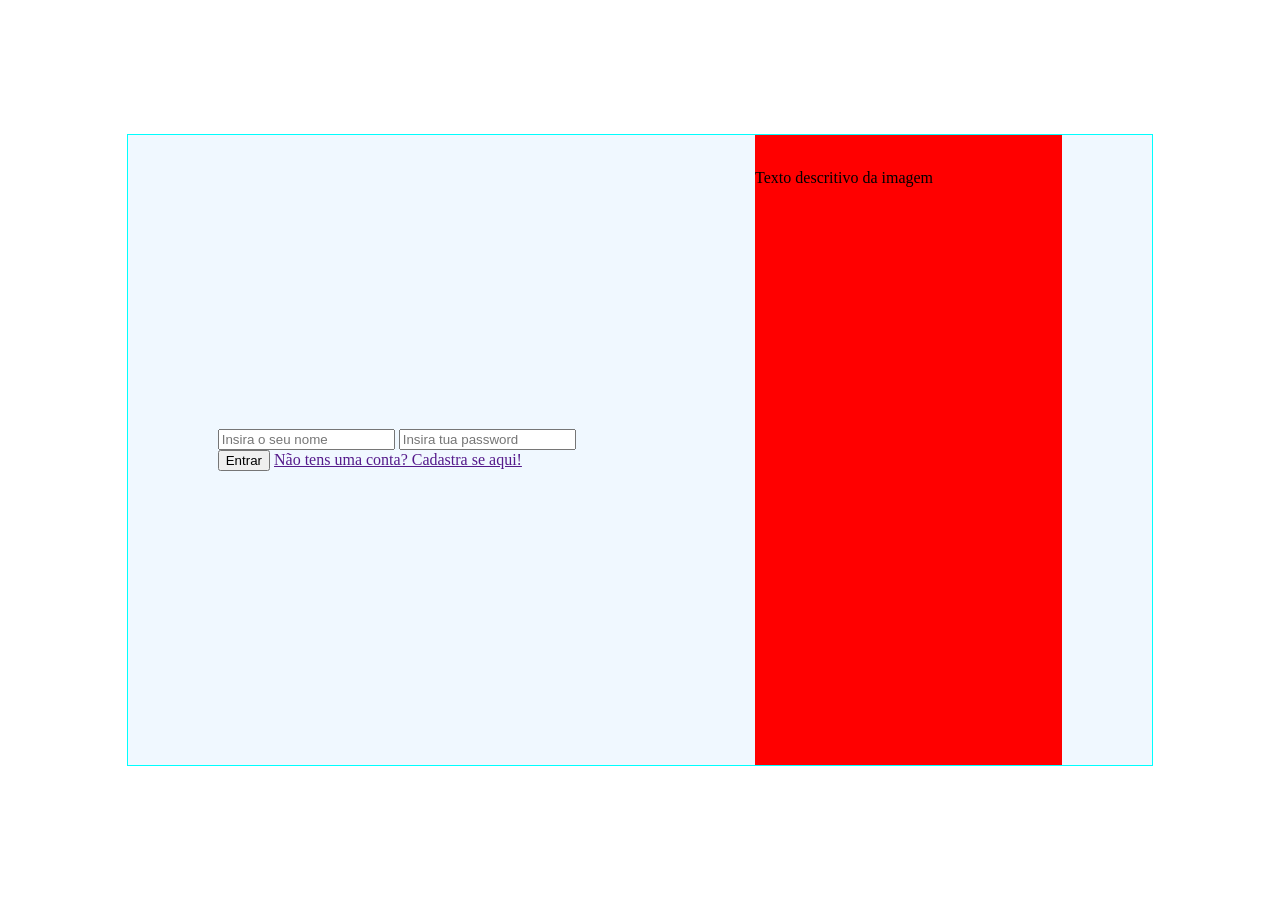
==== Front End/index.html @ 962c1f88 "nv" ====
<!DOCTYPE html>
<html lang="en">
<head>
    <meta charset="UTF-8">
    <meta name="viewport" content="width=device-width, initial-scale=1.0">
    <link rel="stylesheet" href="index.css">
    <title>Document</title>
</head>
<body>
    <div class="conteiner">

            <form action="" class="formulario">

                <Input class="name" placeholder="Insira o seu nome" type="text"></Input>
                <Input class="password" placeholder="Insira tua password" type="text"></Input>
                <br>
                <button type="button">Entrar</button>
                <a href="">Não tens uma conta? Cadastra se aqui!</a>

            </form>
            <div class="imagem">
                <img src="" alt="">
                <p>Texto descritivo da imagem</p>
            </div>

        

   
    </div>

</body>
</html>
---- Front End/index.css ----
body{
    margin: 0px;
    height: 100vh;
    width: 100wh;
    display: flex;
    align-items: center;
    justify-content: center;
}
.conteiner{
    height: 70%;
    width: 80%;
    margin: 0%;
    background-color: aliceblue;
    display: flex;
    align-items: center;
    justify-content: center;
    justify-content: space-around;
    flex-direction: row;
    border-radius: 2%, 2%;
    border: 0.5px solid aqua;
}
.formulario{
   
}
.imagem{
    height: 100%;
    width: 30%;
    background-color: red;
}
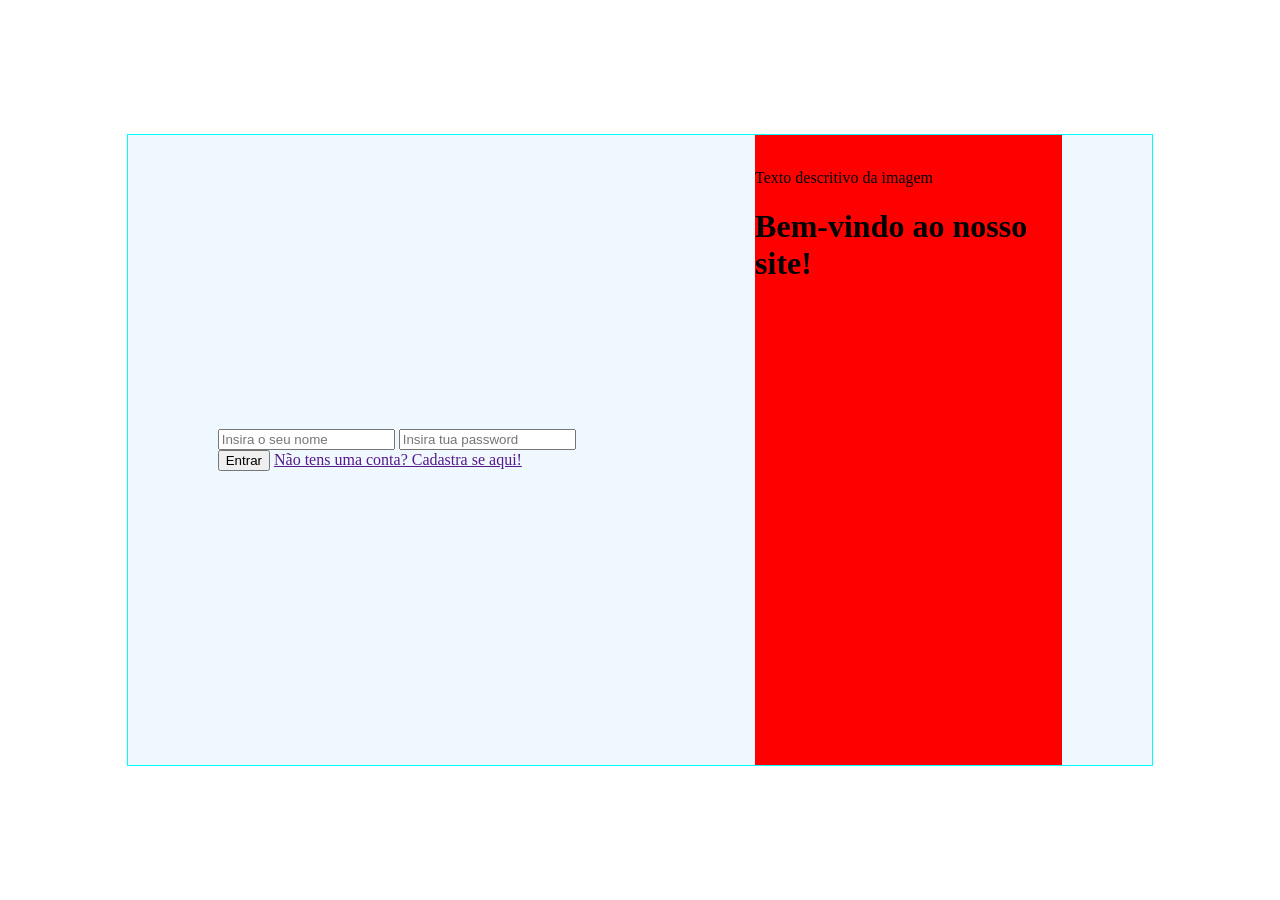
==== commit 288d330d: "novo" ====
--- a/Front End/index.html
+++ b/Front End/index.html
@@ -21,6 +21,7 @@
             <div class="imagem">
                 <img src="" alt="">
                 <p>Texto descritivo da imagem</p>
+                <h1>Bem-vindo ao nosso site!</h1>
             </div>
 
         
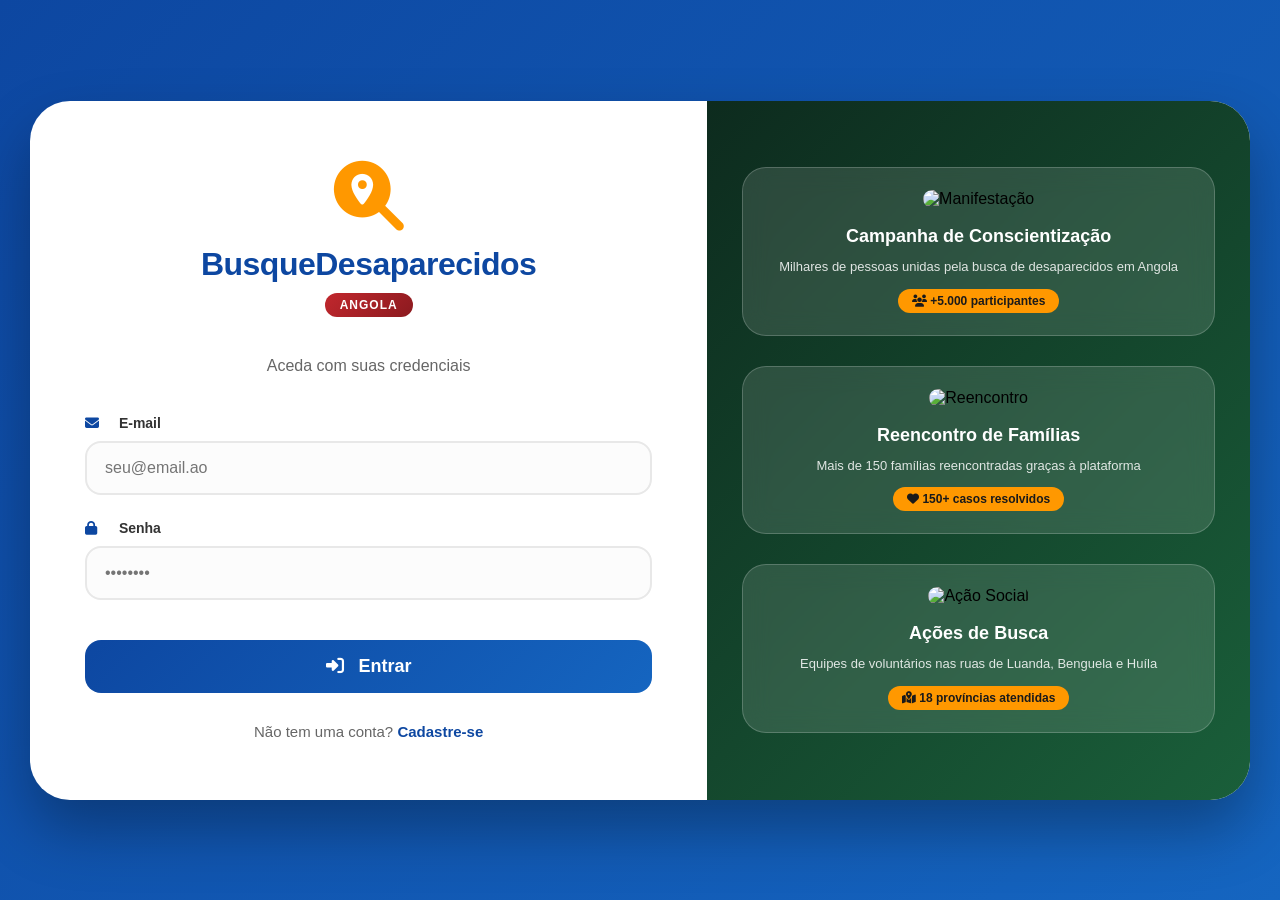
==== commit 47c2e5f9: "novo" ====
--- a/Front End/index.html
+++ b/Front End/index.html
@@ -1,33 +1,243 @@
 <!DOCTYPE html>
-<html lang="en">
+<html lang="pt-ao">
 <head>
     <meta charset="UTF-8">
-    <meta name="viewport" content="width=device-width, initial-scale=1.0">
+    <meta name="viewport" content="width=device-width, initial-scale=1.0, user-scalable=yes">
+    <title>BusqueDesaparecidos Angola - Login</title>
+    <link rel="stylesheet" href="https://cdnjs.cloudflare.com/ajax/libs/font-awesome/6.5.1/css/all.min.css">
     <link rel="stylesheet" href="index.css">
-    <title>Document</title>
 </head>
 <body>
-    <div class="conteiner">
-
-            <form action="" class="formulario">
-
-                <Input class="name" placeholder="Insira o seu nome" type="text"></Input>
-                <Input class="password" placeholder="Insira tua password" type="text"></Input>
-                <br>
-                <button type="button">Entrar</button>
-                <a href="">Não tens uma conta? Cadastra se aqui!</a>
-
-            </form>
-            <div class="imagem">
-                <img src="" alt="">
-                <p>Texto descritivo da imagem</p>
-                <h1>Bem-vindo ao nosso site!</h1>
+    <div class="login-wrapper">
+        <div class="login-container">
+            <!-- Lado Esquerdo - Formulário -->
+            <div class="login-form-side">
+                <div class="logo-area">
+                    <i class="fas fa-search-location logo-icon"></i>
+                    <h1>BusqueDesaparecidos</h1>
+                    <span class="angola-badge">ANGOLA</span>
+                </div>
+                <p class="subtitle">Aceda com suas credenciais</p>
+                
+                <form id="loginForm">
+                    <div class="input-group" id="emailGroup">
+                        <label><i class="fas fa-envelope"></i> E-mail</label>
+                        <input type="email" id="email" placeholder="seu@email.ao" autocomplete="off">
+                        <div class="error-message"><i class="fas fa-exclamation-circle"></i> Digite um e-mail válido</div>
+                    </div>
+                    
+                    <div class="input-group" id="passwordGroup">
+                        <label><i class="fas fa-lock"></i> Senha</label>
+                        <input type="password" id="password" placeholder="••••••••">
+                        <div class="error-message"><i class="fas fa-exclamation-circle"></i> A senha deve ter pelo menos 6 caracteres</div>
+                    </div>
+                    
+                    <button type="submit" class="btn-login" id="loginBtn">
+                        <i class="fas fa-sign-in-alt"></i> Entrar
+                    </button>
+                </form>
+                
+                <p class="register-link">
+                    Não tem uma conta? <a href="cadastro.html">Cadastre-se</a>
+                </p>
             </div>
 
+            <!-- Lado Direito - Imagens de Destaque -->
+            <div class="login-images-side">
+                <div class="image-card">
+                    <img src="https://images.unsplash.com/photo-1582213782179-e0d53f98f2ca?w=500&h=300&fit=crop" alt="Manifestação" class="image-card-img">
+                    <div class="image-card-title">Campanha de Conscientização</div>
+                    <div class="image-card-desc">Milhares de pessoas unidas pela busca de desaparecidos em Angola</div>
+                    <span class="image-badge"><i class="fas fa-users"></i> +5.000 participantes</span>
+                </div>
+
+                <div class="image-card">
+                    <img src="https://images.unsplash.com/photo-1532629345422-7515f3d16d6c?w=500&h=300&fit=crop" alt="Reencontro" class="image-card-img">
+                    <div class="image-card-title">Reencontro de Famílias</div>
+                    <div class="image-card-desc">Mais de 150 famílias reencontradas graças à plataforma</div>
+                    <span class="image-badge"><i class="fas fa-heart"></i> 150+ casos resolvidos</span>
+                </div>
+
+                <div class="image-card">
+                    <img src="https://images.unsplash.com/photo-1593113630400-ea4288922497?w=500&h=300&fit=crop" alt="Ação Social" class="image-card-img">
+                    <div class="image-card-title">Ações de Busca</div>
+                    <div class="image-card-desc">Equipes de voluntários nas ruas de Luanda, Benguela e Huíla</div>
+                    <span class="image-badge"><i class="fas fa-map-marked-alt"></i> 18 províncias atendidas</span>
+                </div>
+            </div>
+        </div>
+    </div>
+
+    <!-- Toast de notificação -->
+    <div class="toast-notification" id="toast">
+        <i class="fas fa-info-circle"></i>
+        <span id="toastMessage">Mensagem</span>
+    </div>
+
+    <script>
+        const API_URL = 'http://localhost/projeto-desaparecidos/backend/';
+
+        // Função para mostrar toast
+        function showToast(message, type = 'error') {
+            const toast = document.getElementById('toast');
+            const toastMessage = document.getElementById('toastMessage');
+            toastMessage.innerHTML = message;
+            toast.className = 'toast-notification show ' + type;
+            setTimeout(() => {
+                toast.classList.remove('show');
+            }, 4000);
+        }
+
+        // Efeito ripple no botão
+        function createRipple(event) {
+            const button = event.currentTarget;
+            const ripple = document.createElement('span');
+            const rect = button.getBoundingClientRect();
+            const size = Math.max(rect.width, rect.height);
+            const x = event.clientX - rect.left - size / 2;
+            const y = event.clientY - rect.top - size / 2;
+            
+            ripple.style.width = ripple.style.height = `${size}px`;
+            ripple.style.left = `${x}px`;
+            ripple.style.top = `${y}px`;
+            ripple.classList.add('ripple');
+            
+            button.appendChild(ripple);
+            setTimeout(() => ripple.remove(), 600);
+        }
+
+        // Validação em tempo real do email
+        const emailInput = document.getElementById('email');
+        const emailGroup = document.getElementById('emailGroup');
         
-
-   
-    </div>
-
+        emailInput.addEventListener('input', function() {
+            const email = this.value;
+            const emailRegex = /^[^\s@]+@[^\s@]+\.[^\s@]+$/;
+            
+            if (email === '') {
+                emailGroup.classList.remove('error', 'success');
+            } else if (!emailRegex.test(email)) {
+                emailGroup.classList.add('error');
+                emailGroup.classList.remove('success');
+            } else {
+                emailGroup.classList.add('success');
+                emailGroup.classList.remove('error');
+            }
+        });
+
+        // Validação em tempo real da senha
+        const passwordInput = document.getElementById('password');
+        const passwordGroup = document.getElementById('passwordGroup');
+        
+        passwordInput.addEventListener('input', function() {
+            const senha = this.value;
+            
+            if (senha === '') {
+                passwordGroup.classList.remove('error', 'success');
+            } else if (senha.length < 6) {
+                passwordGroup.classList.add('error');
+                passwordGroup.classList.remove('success');
+            } else {
+                passwordGroup.classList.add('success');
+                passwordGroup.classList.remove('error');
+            }
+        });
+
+        // Submit do formulário
+        const loginForm = document.getElementById('loginForm');
+        const loginBtn = document.getElementById('loginBtn');
+
+        loginForm.addEventListener('submit', async function(e) {
+            e.preventDefault();
+            
+            const email = emailInput.value.trim();
+            const password = passwordInput.value;
+            
+            // Validação dos campos
+            let isValid = true;
+            
+            if (!email) {
+                emailGroup.classList.add('error');
+                isValid = false;
+            }
+            
+            if (!password) {
+                passwordGroup.classList.add('error');
+                isValid = false;
+            }
+            
+            if (!isValid) {
+                showToast('Por favor, preencha todos os campos', 'error');
+                return;
+            }
+            
+            // Validar formato do email
+            const emailRegex = /^[^\s@]+@[^\s@]+\.[^\s@]+$/;
+            if (!emailRegex.test(email)) {
+                emailGroup.classList.add('error');
+                showToast('Digite um e-mail válido', 'error');
+                return;
+            }
+            
+            // Validar tamanho da senha
+            if (password.length < 6) {
+                passwordGroup.classList.add('error');
+                showToast('A senha deve ter pelo menos 6 caracteres', 'error');
+                return;
+            }
+            
+            // Mostrar loading no botão
+            loginBtn.classList.add('loading');
+            const originalText = loginBtn.innerHTML;
+            loginBtn.innerHTML = '<i class="fas fa-spinner fa-spin"></i> Entrando...';
+            loginBtn.disabled = true;
+            
+            try {
+                const response = await fetch(API_URL + 'login.php', {
+                    method: 'POST',
+                    headers: {
+                        'Content-Type': 'application/json'
+                    },
+                    body: JSON.stringify({ email, senha: password })
+                });
+                
+                const data = await response.json();
+                
+                if (data.success) {
+                    // Salvar dados do usuário
+                    localStorage.setItem('user_id', data.usuario.id);
+                    localStorage.setItem('userName', data.usuario.nome.split(' ')[0]);
+                    localStorage.setItem('userEmail', data.usuario.email);
+                    localStorage.setItem('userTipo', data.tipo);
+                    localStorage.setItem('userProvincia', data.usuario.provincia || '');
+                    
+                    showToast(`Bem-vindo de volta, ${data.usuario.nome.split(' ')[0]}!`, 'success');
+                    
+                    setTimeout(() => {
+                        if (data.tipo === 'admin') {
+                            window.location.href = 'admin-panel.html';
+                        } else {
+                            window.location.href = 'page1.html';
+                        }
+                    }, 1000);
+                } else {
+                    showToast(data.erro || 'Email ou senha inválidos', 'error');
+                    passwordGroup.classList.add('error');
+                    loginBtn.classList.remove('loading');
+                    loginBtn.innerHTML = originalText;
+                    loginBtn.disabled = false;
+                }
+            } catch (error) {
+                console.error('Erro:', error);
+                showToast('Erro de conexão com o servidor. Verifique se o backend está rodando.', 'error');
+                loginBtn.classList.remove('loading');
+                loginBtn.innerHTML = originalText;
+                loginBtn.disabled = false;
+            }
+        });
+
+        // Adicionar efeito ripple ao botão
+        loginBtn.addEventListener('click', createRipple);
+    </script>
 </body>
 </html>
--- a/Front End/index.css
+++ b/Front End/index.css
@@ -1,29 +1,514 @@
-body{
-    margin: 0px;
-    height: 100vh;
-    width: 100wh;
+* {
+    margin: 0;
+    padding: 0;
+    box-sizing: border-box;
+    font-family: 'Segoe UI', Tahoma, Geneva, Verdana, sans-serif;
+}
+
+body {
+    background: linear-gradient(135deg, #0d47a1 0%, #1565c0 100%);
+    min-height: 100vh;
     display: flex;
     align-items: center;
     justify-content: center;
-}
-.conteiner{
-    height: 70%;
-    width: 80%;
-    margin: 0%;
-    background-color: aliceblue;
+    padding: 30px;
+}
+
+/* Container Principal do Login */
+.login-wrapper {
+    width: 100%;
+    max-width: 1300px;
+    margin: 0 auto;
+}
+
+.login-container {
     display: flex;
+    background: white;
+    border-radius: 40px;
+    overflow: hidden;
+    box-shadow: 0 30px 60px rgba(0,0,0,0.3);
+    animation: fadeInUp 0.6s ease;
+    flex-wrap: wrap;
+}
+
+/* Lado do Formulário - MAIS ESPAÇADO */
+.login-form-side {
+    flex: 1.2;
+    min-width: 400px;
+    padding: 60px 55px;
+}
+
+/* Lado das Imagens */
+.login-images-side {
+    flex: 1;
+    min-width: 380px;
+    background: linear-gradient(135deg, #0d2b1e, #1a5f3a);
+    padding: 50px 35px;
+    display: flex;
+    flex-direction: column;
+    justify-content: center;
+    gap: 30px;
+}
+
+@keyframes fadeInUp {
+    from {
+        opacity: 0;
+        transform: translateY(40px);
+    }
+    to {
+        opacity: 1;
+        transform: translateY(0);
+    }
+}
+
+/* Logo e Título */
+.logo-area {
+    text-align: center;
+    margin-bottom: 40px;
+}
+
+.logo-icon {
+    font-size: 70px;
+    color: #ff9800;
+    display: block;
+    margin-bottom: 15px;
+    animation: pulse 2s infinite;
+}
+
+@keyframes pulse {
+    0%, 100% { transform: scale(1); }
+    50% { transform: scale(1.05); }
+}
+
+.logo-area h1 {
+    color: #0d47a1;
+    font-size: 32px;
+    margin-bottom: 10px;
+    letter-spacing: -0.5px;
+}
+
+.angola-badge {
+    display: inline-block;
+    background: linear-gradient(135deg, #c1272d, #8b1a1f);
+    color: white;
+    padding: 5px 15px;
+    border-radius: 30px;
+    font-size: 12px;
+    font-weight: bold;
+    letter-spacing: 1px;
+}
+
+.subtitle {
+    text-align: center;
+    color: #666;
+    margin-bottom: 40px;
+    font-size: 16px;
+}
+
+/* Input Groups - MAIS ESPAÇADOS */
+.input-group {
+    margin-bottom: 25px;
+}
+
+.input-group label {
+    display: block;
+    margin-bottom: 10px;
+    color: #333;
+    font-weight: 600;
+    font-size: 14px;
+}
+
+.input-group label i {
+    color: #0d47a1;
+    width: 22px;
+    margin-right: 8px;
+}
+
+.input-group input,
+.input-group select {
+    width: 100%;
+    padding: 16px 18px;
+    border: 2px solid #e8e8e8;
+    border-radius: 16px;
+    font-size: 16px;
+    transition: all 0.3s;
+    background: #fcfcfc;
+}
+
+.input-group input:focus,
+.input-group select:focus {
+    outline: none;
+    border-color: #0d47a1;
+    background: white;
+    box-shadow: 0 0 0 4px rgba(13,71,161,0.1);
+    transform: translateY(-2px);
+}
+
+/* Campo com erro */
+.input-group.error input {
+    border-color: #e53935;
+    background: #fff5f5;
+}
+
+.input-group.error label {
+    color: #e53935;
+}
+
+.error-message {
+    color: #e53935;
+    font-size: 12px;
+    margin-top: 8px;
+    display: none;
+}
+
+.input-group.error .error-message {
+    display: block;
+}
+
+/* Campo com sucesso */
+.input-group.success input {
+    border-color: #4caf50;
+    background: #f5fff5;
+}
+
+/* Botão com animação */
+.btn-login {
+    width: 100%;
+    padding: 16px;
+    background: linear-gradient(135deg, #0d47a1, #1565c0);
+    color: white;
+    border: none;
+    border-radius: 16px;
+    font-size: 18px;
+    font-weight: bold;
+    cursor: pointer;
+    transition: all 0.3s;
+    margin-top: 15px;
+    position: relative;
+    overflow: hidden;
+}
+
+.btn-login i {
+    margin-right: 10px;
+}
+
+.btn-login:hover {
+    transform: translateY(-3px);
+    box-shadow: 0 10px 25px rgba(13,71,161,0.4);
+}
+
+.btn-login:active {
+    transform: translateY(0);
+}
+
+/* Efeito ripple do botão */
+.btn-login .ripple {
+    position: absolute;
+    border-radius: 50%;
+    background: rgba(255,255,255,0.4);
+    transform: scale(0);
+    animation: ripple 0.6s linear;
+    pointer-events: none;
+}
+
+@keyframes ripple {
+    to {
+        transform: scale(4);
+        opacity: 0;
+    }
+}
+
+/* Link de Cadastro */
+.register-link {
+    text-align: center;
+    margin-top: 30px;
+    color: #666;
+    font-size: 15px;
+}
+
+.register-link a {
+    color: #0d47a1;
+    text-decoration: none;
+    font-weight: bold;
+    transition: all 0.2s;
+}
+
+.register-link a:hover {
+    text-decoration: underline;
+    color: #ff9800;
+}
+
+/* ========== CARDS DE IMAGENS (HIGHLIGHT) ========== */
+.image-card {
+    background: rgba(255,255,255,0.12);
+    backdrop-filter: blur(12px);
+    border-radius: 24px;
+    padding: 22px;
+    text-align: center;
+    transition: all 0.3s;
+    cursor: pointer;
+    border: 1px solid rgba(255,255,255,0.2);
+}
+
+.image-card:hover {
+    transform: translateY(-8px);
+    background: rgba(255,255,255,0.2);
+    border-color: rgba(255,255,255,0.4);
+}
+
+.image-card-img {
+    width: 100%;
+    height: 170px;
+    object-fit: cover;
+    border-radius: 18px;
+    margin-bottom: 18px;
+}
+
+.image-card-title {
+    color: white;
+    font-size: 18px;
+    font-weight: bold;
+    margin-bottom: 10px;
+}
+
+.image-card-desc {
+    color: rgba(255,255,255,0.85);
+    font-size: 13px;
+    line-height: 1.5;
+}
+
+.image-badge {
+    display: inline-block;
+    background: #ff9800;
+    color: #1a1a1a;
+    font-size: 12px;
+    padding: 5px 14px;
+    border-radius: 30px;
+    margin-top: 12px;
+    font-weight: bold;
+}
+
+/* ========== CADASTRO (Centralizado e Mais Espaçado) ========== */
+.cadastro-wrapper {
+    width: 100%;
+    max-width: 680px;
+    margin: 0 auto;
+}
+
+.cadastro-container {
+    background: white;
+    border-radius: 40px;
+    padding: 55px 50px;
+    box-shadow: 0 30px 60px rgba(0,0,0,0.3);
+    animation: fadeInUp 0.6s ease;
+}
+
+/* Linha de dois campos */
+.row-inputs {
+    display: flex;
+    gap: 20px;
+    flex-wrap: wrap;
+}
+
+.row-inputs .input-group {
+    flex: 1;
+    min-width: 160px;
+}
+
+/* Loading spinner */
+.loading-spinner {
+    display: inline-block;
+    width: 20px;
+    height: 20px;
+    border: 3px solid rgba(255,255,255,0.3);
+    border-radius: 50%;
+    border-top-color: white;
+    animation: spin 0.8s linear infinite;
+    margin-left: 10px;
+}
+
+@keyframes spin {
+    to { transform: rotate(360deg); }
+}
+
+.btn-login.loading {
+    opacity: 0.7;
+    cursor: wait;
+}
+
+/* Toast de notificação */
+.toast-notification {
+    position: fixed;
+    bottom: 30px;
+    right: 30px;
+    background: #0d47a1;
+    color: white;
+    padding: 14px 24px;
+    border-radius: 50px;
+    z-index: 1000;
+    display: none;
     align-items: center;
-    justify-content: center;
-    justify-content: space-around;
-    flex-direction: row;
-    border-radius: 2%, 2%;
-    border: 0.5px solid aqua;
-}
-.formulario{
-   
-}
-.imagem{
-    height: 100%;
-    width: 30%;
-    background-color: red;
+    gap: 12px;
+    animation: slideInRight 0.3s;
+    box-shadow: 0 5px 15px rgba(0,0,0,0.2);
+}
+
+.toast-notification.show {
+    display: flex;
+}
+
+.toast-notification.error {
+    background: #e53935;
+}
+
+.toast-notification.success {
+    background: #4caf50;
+}
+
+@keyframes slideInRight {
+    from {
+        opacity: 0;
+        transform: translateX(100px);
+    }
+    to {
+        opacity: 1;
+        transform: translateX(0);
+    }
+}
+
+/* ========== RESPONSIVIDADE AVANÇADA ========== */
+/* Telas grandes (Desktop) */
+@media (min-width: 1400px) {
+    .login-form-side {
+        padding: 80px 70px;
+    }
+    
+    .login-images-side {
+        padding: 60px 45px;
+    }
+    
+    .image-card-img {
+        height: 200px;
+    }
+}
+
+/* Telas médias (Tablet) */
+@media (max-width: 1024px) {
+    .login-form-side {
+        padding: 45px 40px;
+        min-width: 350px;
+    }
+    
+    .login-images-side {
+        min-width: 320px;
+        padding: 40px 25px;
+    }
+    
+    .image-card-img {
+        height: 140px;
+    }
+    
+    .logo-icon {
+        font-size: 55px;
+    }
+    
+    .logo-area h1 {
+        font-size: 28px;
+    }
+}
+
+/* Telas pequenas (Mobile) */
+@media (max-width: 850px) {
+    body {
+        padding: 20px;
+    }
+    
+    .login-container {
+        flex-direction: column;
+    }
+    
+    .login-form-side {
+        min-width: auto;
+        padding: 40px 30px;
+    }
+    
+    .login-images-side {
+        display: none;
+    }
+    
+    .cadastro-container {
+        padding: 40px 30px;
+    }
+    
+    .input-group input,
+    .input-group select {
+        padding: 14px 16px;
+        font-size: 15px;
+    }
+    
+    .btn-login {
+        padding: 14px;
+        font-size: 16px;
+    }
+    
+    .row-inputs {
+        flex-direction: column;
+        gap: 0;
+    }
+}
+
+/* Mobile muito pequeno */
+@media (max-width: 480px) {
+    .login-form-side {
+        padding: 30px 20px;
+    }
+    
+    .logo-icon {
+        font-size: 45px;
+    }
+    
+    .logo-area h1 {
+        font-size: 24px;
+    }
+    
+    .subtitle {
+        font-size: 14px;
+        margin-bottom: 30px;
+    }
+    
+    .input-group {
+        margin-bottom: 20px;
+    }
+    
+    .input-group input,
+    .input-group select {
+        padding: 12px 14px;
+    }
+    
+    .cadastro-container {
+        padding: 30px 20px;
+    }
+    
+    .toast-notification {
+        left: 20px;
+        right: 20px;
+        bottom: 20px;
+        text-align: center;
+        justify-content: center;
+    }
+}
+
+/* Modo paisagem em mobile */
+@media (max-width: 850px) and (orientation: landscape) {
+    .login-images-side {
+        display: none;
+    }
+    
+    .login-form-side {
+        padding: 25px 30px;
+    }
+    
+    body {
+        padding: 15px;
+    }
 }
